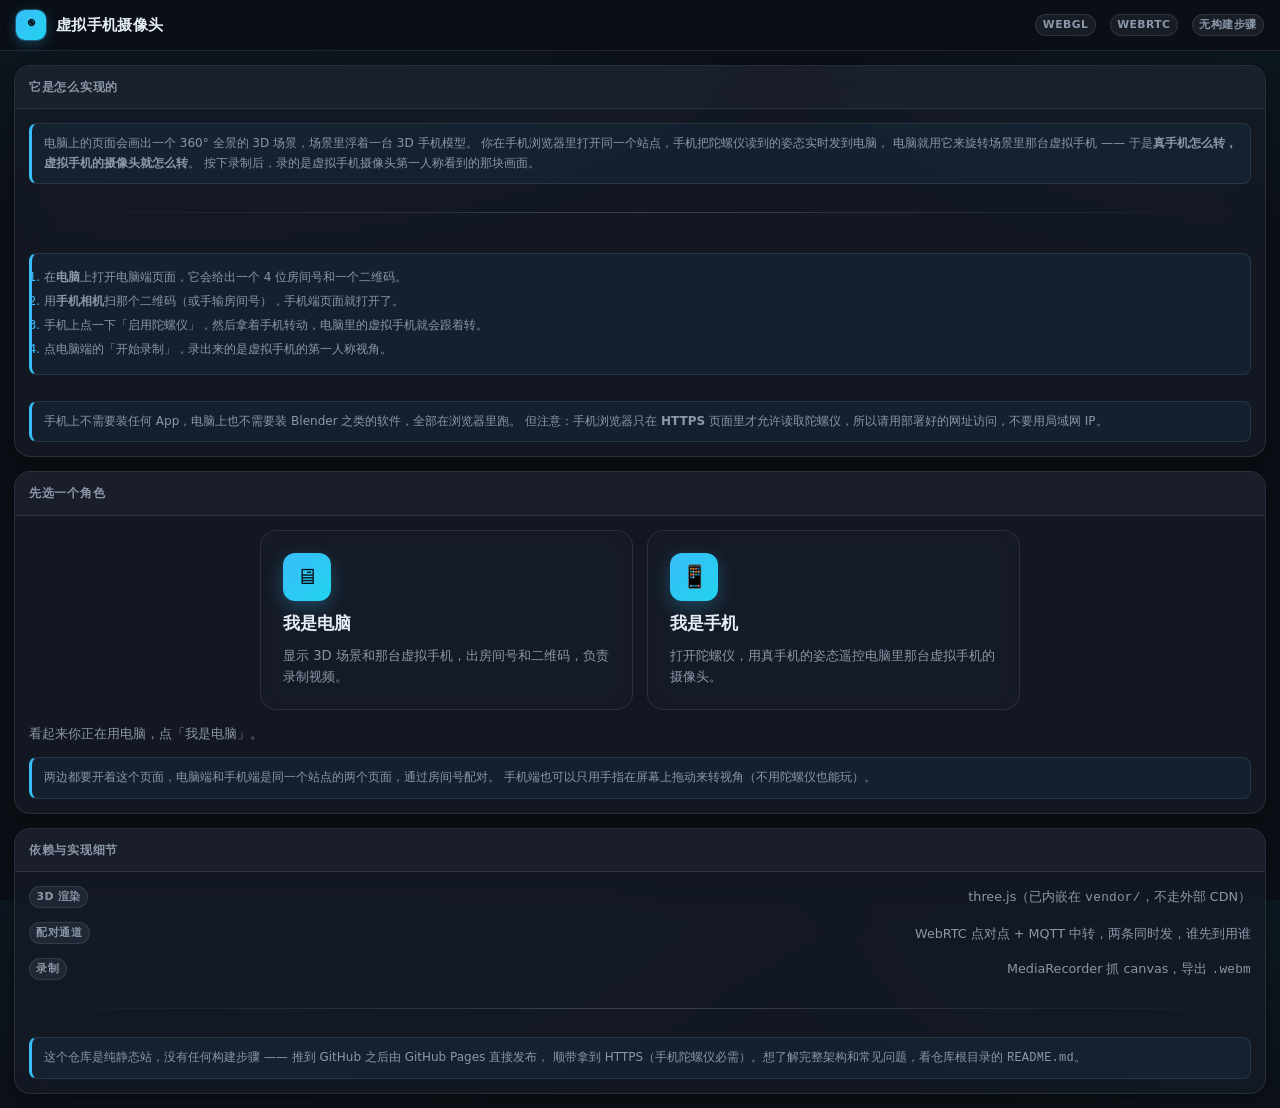
==== index.html @ cfca565f "站点骨架：内嵌依赖、样式、部署流水线、全景模块与文档 - vendor/ 内嵌 three.js、OrbitControls、PeerJS、MQTT.js、qrcode-generator，运行时零 " ====
<!DOCTYPE html>
<html lang="zh-CN">
<head>
<meta charset="utf-8" />
<meta name="viewport" content="width=device-width, initial-scale=1, viewport-fit=cover" />
<title>虚拟手机摄像头 · 用真手机遥控 3D 场景里的手机拍视频</title>
<meta name="description" content="电脑上跑一个 3D 全景场景，场景里有一台虚拟手机；用真手机的陀螺仪遥控这台虚拟手机的摄像头方向，并从它的第一人称视角录制视频。" />
<link rel="stylesheet" href="./assets/css/style.css" />
</head>
<body>
<div class="app">
  <header class="topbar">
    <div class="brand">
      <span class="brand-logo">◉</span>
      <b>虚拟手机摄像头</b>
    </div>
    <div class="spacer"></div>
    <span class="badge">WebGL</span>
    <span class="badge">WebRTC</span>
    <span class="badge">无构建步骤</span>
  </header>

  <main class="main">
    <section class="panel">
      <div class="panel__title">它是怎么实现的</div>
      <div class="panel__body">
        <div class="help">
          电脑上的页面会画出一个 360° 全景的 3D 场景，场景里浮着一台 3D 手机模型。
          你在手机浏览器里打开同一个站点，手机把陀螺仪读到的姿态实时发到电脑，
          电脑就用它来旋转场景里那台虚拟手机 ——
          于是<b>真手机怎么转，虚拟手机的摄像头就怎么转</b>。
          按下录制后，录的是虚拟手机摄像头第一人称看到的那块画面。
        </div>
        <div class="divider"></div>
        <ol class="help">
          <li>在<b>电脑</b>上打开电脑端页面，它会给出一个 4 位房间号和一个二维码。</li>
          <li>用<b>手机相机</b>扫那个二维码（或手输房间号），手机端页面就打开了。</li>
          <li>手机上点一下「启用陀螺仪」，然后拿着手机转动，电脑里的虚拟手机就会跟着转。</li>
          <li>点电脑端的「开始录制」，录出来的是虚拟手机的第一人称视角。</li>
        </ol>
        <div class="help">
          手机上不需要装任何 App，电脑上也不需要装 Blender 之类的软件，全部在浏览器里跑。
          但注意：手机浏览器只在 <b>HTTPS</b> 页面里才允许读取陀螺仪，所以请用部署好的网址访问，不要用局域网 IP。
        </div>
      </div>
    </section>

    <section class="panel">
      <div class="panel__title">先选一个角色</div>
      <div class="panel__body">
        <div class="role-grid">
          <a class="role-card" href="./pc.html">
            <span class="role-card__icon">🖥</span>
            <span class="role-card__title">我是电脑</span>
            <span class="role-card__desc">显示 3D 场景和那台虚拟手机，出房间号和二维码，负责录制视频。</span>
          </a>
          <a class="role-card" href="./phone.html">
            <span class="role-card__icon">📱</span>
            <span class="role-card__title">我是手机</span>
            <span class="role-card__desc">打开陀螺仪，用真手机的姿态遥控电脑里那台虚拟手机的摄像头。</span>
          </a>
        </div>
        <p class="muted" id="hint">正在判断这是电脑还是手机…</p>
        <div class="help">
          两边都要开着这个页面，电脑端和手机端是同一个站点的两个页面，通过房间号配对。
          手机端也可以只用手指在屏幕上拖动来转视角（不用陀螺仪也能玩）。
        </div>
      </div>
    </section>

    <section class="panel">
      <div class="panel__title">依赖与实现细节</div>
      <div class="panel__body">
        <div class="stack">
          <div class="row">
            <span class="badge">3D 渲染</span>
            <span class="muted">three.js（已内嵌在 <span class="mono">vendor/</span>，不走外部 CDN）</span>
          </div>
          <div class="row">
            <span class="badge">配对通道</span>
            <span class="muted">WebRTC 点对点 + MQTT 中转，两条同时发，谁先到用谁</span>
          </div>
          <div class="row">
            <span class="badge">录制</span>
            <span class="muted">MediaRecorder 抓 canvas，导出 <span class="mono">.webm</span></span>
          </div>
        </div>
        <div class="divider"></div>
        <div class="help">
          这个仓库是纯静态站，没有任何构建步骤 —— 推到 GitHub 之后由 GitHub Pages 直接发布，
          顺带拿到 HTTPS（手机陀螺仪必需）。想了解完整架构和常见问题，看仓库根目录的
          <span class="mono">README.md</span>。
        </div>
      </div>
    </section>
  </main>
</div>

<script type="module">
  // 只做一件事：给用户一个"你大概该用哪个页面"的提示。
  const hint = document.getElementById('hint');
  const isPhone = /Android|iPhone|iPad|iPod|Mobile/i.test(navigator.userAgent);
  hint.textContent = isPhone
    ? '看起来你正在用手机，点「我是手机」。'
    : '看起来你正在用电脑，点「我是电脑」。';
  if (!window.isSecureContext) {
    const warn = document.createElement('div');
    warn.className = 'help';
    warn.innerHTML =
      '当前页面不是 HTTPS（<span class="mono">' + location.protocol + '//</span>），' +
      '手机浏览器会拒绝提供陀螺仪数据。做真实联调请用部署到 GitHub Pages 的网址。';
    hint.insertAdjacentElement('afterend', warn);
  }
</script>
</body>
</html>
---- assets/css/style.css ----
/* ==========================================================================
   style.css — 深色科技风 / 玻璃拟态工具界面
   --------------------------------------------------------------------------
   分区索引：
     01. 主题变量 (:root)
     02. 基础重置与排版 (html / body)
     03. 通用工具类 (hidden / muted / mono / divider / kbd / qr / badge / spacer)
     04. 应用骨架与顶栏 (.app / .topbar / .brand / .main)
     05. 状态指示 (.pill / .dot)
     06. 面板组件 (.panel / .stack / .row)
     07. 按钮 (.btn 及修饰符)
     08. 表单控件 (.field / .input / .select / .range / .switch)
     09. 房间码输入 (.code-input)
     10. 首页角色选择 (.role-grid / .role-card)
     11. 3D 视口与叠加层 (.viewport / .overlay)
     12. 画中画预览与录制指示 (.pip / .rec)
     13. 数据读数 (.hud / .stat / .grid-stats)
     14. 触摸方向盘 (.pad)
     15. 日志 (.log)
     16. 提示条 (.toast)
     17. 说明与帮助 (.help)
     18. 响应式布局
     19. 无障碍与动画偏好
   ========================================================================== */


/* ===== 01. 主题变量 (:root) ===== */
:root {
  /* 基础背景层级 */
  --bg: #0b0e14;            /* 页面底色：深灰近黑 */
  --bg-elev: #11151f;       /* 抬升背景（视口、凹陷区） */
  --panel: rgba(23, 28, 40, 0.72); /* 玻璃面板半透明底 */
  --panel-solid: #161b26;   /* 面板降级实色 */
  --border: rgba(148, 163, 184, 0.16); /* 常规描边 */
  --border-strong: rgba(148, 163, 184, 0.30);

  /* 文字 */
  --text: #e6edf6;
  --text-dim: #8b97a8;      /* 次级 / 说明文字 */

  /* 强调色：青蓝 */
  --accent: #38bdf8;
  --accent-2: #22d3ee;      /* 次级青蓝（渐变 / hover） */
  --accent-soft: rgba(56, 189, 248, 0.14);
  --accent-ring: rgba(56, 189, 248, 0.45);

  /* 语义色 */
  --ok: #34d399;
  --warn: #fbbf24;
  --err: #f87171;

  /* 尺寸与节奏 */
  --radius: 12px;
  --radius-sm: 8px;
  --radius-lg: 16px;
  --gap: 14px;

  /* 阴影与模糊 */
  --shadow: 0 10px 30px rgba(0, 0, 0, 0.45);
  --shadow-sm: 0 4px 14px rgba(0, 0, 0, 0.35);
  --blur: 14px;

  /* 单色字体栈 */
  --mono: ui-monospace, "SFMono-Regular", "SF Mono", Menlo, Consolas,
    "Liberation Mono", monospace;
}


/* ===== 02. 基础重置与排版 (html / body) ===== */
* {
  box-sizing: border-box;
}

html {
  height: 100%;
  color-scheme: dark;
  -webkit-text-size-adjust: 100%;
  text-size-adjust: 100%;
}

body {
  min-height: 100%;
  margin: 0;
  padding: 0;
  background:
    radial-gradient(1200px 600px at 15% -10%, rgba(56, 189, 248, 0.08), transparent 60%),
    radial-gradient(1000px 500px at 100% 0%, rgba(34, 211, 238, 0.06), transparent 55%),
    var(--bg);
  color: var(--text);
  font-family: system-ui, -apple-system, "Segoe UI", "Microsoft YaHei",
    "PingFang SC", "Noto Sans SC", sans-serif;
  font-size: 15px;
  line-height: 1.5;
  -webkit-font-smoothing: antialiased;
  -moz-osx-font-smoothing: grayscale;
}

h1, h2, h3, h4, p {
  margin: 0;
}

a {
  color: var(--accent);
  text-decoration: none;
}

a:hover {
  color: var(--accent-2);
}


/* ===== 03. 通用工具类 ===== */
.hidden {
  display: none; /* 覆盖性工具类，用于 JS 切换显示 */
}

.muted {
  color: var(--text-dim);
  font-size: 0.85em;
}

.mono {
  font-family: var(--mono);
  font-variant-numeric: tabular-nums;
  letter-spacing: 0.02em;
}

.divider {
  height: 1px;
  width: 100%;
  border: 0;
  margin: var(--gap) 0;
  background: linear-gradient(
    to right,
    transparent,
    var(--border-strong),
    transparent
  );
}

.spacer {
  flex: 1 1 auto;
}

.kbd {
  display: inline-flex;
  align-items: center;
  justify-content: center;
  min-width: 1.6em;
  padding: 0.15em 0.5em;
  border: 1px solid var(--border-strong);
  border-bottom-width: 2px;
  border-radius: 6px;
  background: rgba(148, 163, 184, 0.10);
  color: var(--text);
  font-family: var(--mono);
  font-size: 0.78em;
  line-height: 1.2;
  white-space: nowrap;
}

.badge {
  display: inline-flex;
  align-items: center;
  gap: 0.35em;
  padding: 0.18em 0.6em;
  border: 1px solid var(--border);
  border-radius: 999px;
  background: rgba(148, 163, 184, 0.10);
  color: var(--text-dim);
  font-size: 0.72em;
  font-weight: 600;
  letter-spacing: 0.04em;
  text-transform: uppercase;
}

.qr {
  display: inline-flex;
  align-items: center;
  justify-content: center;
  padding: 10px;
  border-radius: var(--radius);
  background: #ffffff; /* 二维码需白底留白保证可扫 */
  box-shadow: var(--shadow-sm);
  line-height: 0;
}

.qr img,
.qr canvas,
.qr svg {
  display: block;
  width: 100%;
  max-width: 220px;
  height: auto;
  border-radius: 4px;
}


/* ===== 04. 应用骨架与顶栏 ===== */
.app {
  display: flex;
  flex-direction: column;
  min-height: 100vh;
  min-height: 100dvh;
  width: 100%;
}

.topbar {
  display: flex;
  align-items: center;
  gap: var(--gap);
  flex: 0 0 auto;
  padding: 10px calc(16px + env(safe-area-inset-right)) 10px
    calc(16px + env(safe-area-inset-left));
  padding-top: calc(10px + env(safe-area-inset-top));
  border-bottom: 1px solid var(--border);
  background: rgba(11, 14, 20, 0.78);
  backdrop-filter: blur(var(--blur));
  -webkit-backdrop-filter: blur(var(--blur));
}

.brand {
  display: flex;
  align-items: center;
  gap: 10px;
  font-weight: 700;
  letter-spacing: 0.02em;
  color: var(--text);
  white-space: nowrap;
}

.brand-logo {
  display: inline-flex;
  align-items: center;
  justify-content: center;
  width: 30px;
  height: 30px;
  flex: 0 0 auto;
  border-radius: 9px;
  background: linear-gradient(135deg, var(--accent), var(--accent-2));
  color: #06121c;
  font-family: var(--mono);
  font-size: 15px;
  font-weight: 800;
  box-shadow: 0 0 0 1px rgba(56, 189, 248, 0.35), 0 4px 14px rgba(56, 189, 248, 0.28);
}

.main {
  flex: 1 1 auto;
  min-height: 0;
  display: flex;
  flex-direction: column;
  gap: var(--gap);
  padding: var(--gap);
  padding-left: calc(var(--gap) + env(safe-area-inset-left));
  padding-right: calc(var(--gap) + env(safe-area-inset-right));
  padding-bottom: calc(var(--gap) + env(safe-area-inset-bottom));
}

/* pc.html：默认单列（窄屏），宽屏时改为两栏，详见第 18 节 */
.app--pc .main {
  flex-direction: column;
}

/* phone.html：全屏移动遥控器 */
.app--phone {
  min-height: 100vh;
  min-height: 100dvh;
  height: 100vh;
  height: 100dvh;
  overflow: hidden;
  background: var(--bg);
}

.app--phone .main {
  flex: 1 1 auto;
  min-height: 0;
  gap: 10px;
  padding: 10px;
  padding-left: calc(10px + env(safe-area-inset-left));
  padding-right: calc(10px + env(safe-area-inset-right));
  padding-bottom: calc(10px + env(safe-area-inset-bottom));
}


/* ===== 05. 状态指示 (.pill / .dot) ===== */
.pill {
  display: inline-flex;
  align-items: center;
  gap: 6px;
  padding: 4px 10px;
  border: 1px solid var(--border);
  border-radius: 999px;
  background: rgba(148, 163, 184, 0.10);
  color: var(--text-dim);
  font-size: 0.78em;
  font-weight: 600;
  white-space: nowrap;
}

.pill--ok {
  border-color: rgba(52, 211, 153, 0.40);
  background: rgba(52, 211, 153, 0.14);
  color: var(--ok);
}

.pill--warn {
  border-color: rgba(251, 191, 36, 0.40);
  background: rgba(251, 191, 36, 0.14);
  color: var(--warn);
}

.pill--bad {
  border-color: rgba(248, 113, 113, 0.40);
  background: rgba(248, 113, 113, 0.14);
  color: var(--err);
}

/* 呼吸脉冲圆点：颜色由修饰类切换，动画统一在 .dot 上 */
.dot {
  display: inline-block;
  width: 9px;
  height: 9px;
  flex: 0 0 auto;
  border-radius: 50%;
  background: var(--text-dim);
  box-shadow: 0 0 0 0 rgba(148, 163, 184, 0.6);
  animation: dot-pulse 1.8s ease-in-out infinite;
}

.dot--ok {
  background: var(--ok);
  box-shadow: 0 0 0 0 rgba(52, 211, 153, 0.65);
}

.dot--warn {
  background: var(--warn);
  box-shadow: 0 0 0 0 rgba(251, 191, 36, 0.65);
}

.dot--bad {
  background: var(--err);
  box-shadow: 0 0 0 0 rgba(248, 113, 113, 0.65);
}

@keyframes dot-pulse {
  0%   { transform: scale(1);    opacity: 1; }
  50%  { transform: scale(1.15); opacity: 0.55; }
  100% { transform: scale(1);    opacity: 1; }
}


/* ===== 06. 面板组件 (.panel / .stack / .row) ===== */
.panel {
  display: flex;
  flex-direction: column;
  min-width: 0;
  border: 1px solid var(--border);
  border-radius: var(--radius-lg);
  /* 降级：先给不透明/半透明底色，再叠加模糊（不支持时不影响可读性） */
  background: var(--panel-solid);
  background: var(--panel);
  backdrop-filter: blur(var(--blur)) saturate(1.2);
  -webkit-backdrop-filter: blur(var(--blur)) saturate(1.2);
  box-shadow: var(--shadow-sm);
  overflow: hidden;
}

.panel__title {
  display: flex;
  align-items: center;
  gap: 8px;
  padding: 12px 14px;
  border-bottom: 1px solid var(--border);
  background: rgba(148, 163, 184, 0.05);
  font-size: 0.82em;
  font-weight: 700;
  letter-spacing: 0.06em;
  text-transform: uppercase;
  color: var(--text-dim);
}

.panel__body {
  flex: 1 1 auto;
  min-height: 0;
  display: flex;
  flex-direction: column;
  gap: var(--gap);
  padding: 14px;
}

.panel__footer {
  display: flex;
  align-items: center;
  gap: 10px;
  padding: 12px 14px;
  border-top: 1px solid var(--border);
  background: rgba(148, 163, 184, 0.04);
}

/* 纵向控件栈 */
.stack {
  display: flex;
  flex-direction: column;
  gap: var(--gap);
}

/* 横向行，两端对齐 */
.row {
  display: flex;
  align-items: center;
  justify-content: space-between;
  gap: var(--gap);
  min-width: 0;
  flex-wrap: wrap;
}

.row--tight {
  gap: 6px;
  flex-wrap: nowrap;
}


/* ===== 07. 按钮 (.btn 及修饰符) ===== */
.btn {
  display: inline-flex;
  align-items: center;
  justify-content: center;
  gap: 8px;
  padding: 9px 16px;
  border: 1px solid var(--border-strong);
  border-radius: var(--radius-sm);
  background: rgba(148, 163, 184, 0.10);
  color: var(--text);
  font: inherit;
  font-size: 0.9em;
  font-weight: 600;
  line-height: 1.1;
  cursor: pointer;
  user-select: none;
  -webkit-user-select: none;
  transition: background 0.15s ease, border-color 0.15s ease,
    transform 0.08s ease, box-shadow 0.15s ease, color 0.15s ease;
}

.btn:hover:not(:disabled) {
  background: rgba(148, 163, 184, 0.18);
  border-color: var(--border-strong);
}

.btn:active:not(:disabled) {
  transform: translateY(1px);
}

.btn--primary {
  border-color: transparent;
  background: linear-gradient(135deg, var(--accent), var(--accent-2));
  color: #06121c;
  box-shadow: 0 6px 18px rgba(56, 189, 248, 0.28);
}

.btn--primary:hover:not(:disabled) {
  background: linear-gradient(135deg, var(--accent-2), var(--accent));
  box-shadow: 0 8px 22px rgba(56, 189, 248, 0.36);
}

.btn--ghost {
  border-color: var(--border);
  background: transparent;
  color: var(--text-dim);
}

.btn--ghost:hover:not(:disabled) {
  background: rgba(148, 163, 184, 0.10);
  color: var(--text);
}

.btn--danger {
  border-color: transparent;
  background: linear-gradient(135deg, #ef4444, #f87171);
  color: #1a0606;
  box-shadow: 0 6px 18px rgba(248, 113, 113, 0.26);
}

.btn--danger:hover:not(:disabled) {
  background: linear-gradient(135deg, #f87171, #ef4444);
}

.btn--block {
  display: flex;
  width: 100%;
}

.btn--sm {
  padding: 6px 11px;
  font-size: 0.78em;
  border-radius: 6px;
}

/* 禁用态：明显变灰 + 禁止光标。
   提高选择器特异性（.btn.btn:disabled）以确保在 .btn--primary 等修饰符下同样生效。 */
.btn.btn:disabled,
.btn.btn[disabled],
.btn.btn:disabled:hover {
  background: rgba(148, 163, 184, 0.10);
  border-color: var(--border);
  color: rgba(230, 237, 246, 0.35);
  box-shadow: none;
  opacity: 0.55;
  cursor: not-allowed;
  transform: none;
}


/* ===== 08. 表单控件 ===== */
.field {
  display: flex;
  flex-direction: column;
  gap: 6px;
  min-width: 0;
}

.field__label {
  font-size: 0.78em;
  font-weight: 600;
  letter-spacing: 0.04em;
  color: var(--text-dim);
  text-transform: uppercase;
}

.input,
.select {
  width: 100%;
  min-width: 0;
  padding: 9px 12px;
  border: 1px solid var(--border-strong);
  border-radius: var(--radius-sm);
  background: rgba(6, 9, 14, 0.6);
  color: var(--text);
  font: inherit;
  font-size: 0.9em;
  transition: border-color 0.15s ease, box-shadow 0.15s ease,
    background 0.15s ease;
}

.input::placeholder {
  color: rgba(139, 151, 168, 0.7);
}

.input:hover,
.select:hover {
  border-color: var(--border-strong);
}

.input:focus,
.select:focus {
  outline: none;
  border-color: var(--accent);
  background: rgba(6, 9, 14, 0.85);
  box-shadow: 0 0 0 3px var(--accent-ring);
}

.select {
  appearance: none;
  -webkit-appearance: none;
  padding-right: 34px;
  background-image: linear-gradient(45deg, transparent 50%, var(--text-dim) 50%),
    linear-gradient(135deg, var(--text-dim) 50%, transparent 50%);
  background-position: calc(100% - 18px) 52%, calc(100% - 12px) 52%;
  background-size: 6px 6px, 6px 6px;
  background-repeat: no-repeat;
  cursor: pointer;
}

/* 滑杆 input[type=range] */
.range {
  -webkit-appearance: none;
  appearance: none;
  width: 100%;
  height: 26px;
  margin: 0;
  background: transparent;
  cursor: pointer;
}

.range::-webkit-slider-runnable-track {
  height: 6px;
  border-radius: 999px;
  background: rgba(148, 163, 184, 0.22);
}

.range::-webkit-slider-thumb {
  -webkit-appearance: none;
  appearance: none;
  width: 18px;
  height: 18px;
  margin-top: -6px;
  border: 2px solid #06121c;
  border-radius: 50%;
  background: linear-gradient(135deg, var(--accent), var(--accent-2));
  box-shadow: 0 0 0 3px var(--accent-soft), 0 2px 8px rgba(0, 0, 0, 0.4);
  transition: transform 0.1s ease;
}

.range::-webkit-slider-thumb:hover {
  transform: scale(1.12);
}

.range::-moz-range-track {
  height: 6px;
  border-radius: 999px;
  background: rgba(148, 163, 184, 0.22);
}

.range::-moz-range-thumb {
  width: 16px;
  height: 16px;
  border: 2px solid #06121c;
  border-radius: 50%;
  background: linear-gradient(135deg, var(--accent), var(--accent-2));
  box-shadow: 0 0 0 3px var(--accent-soft);
}

.range:focus-visible::-webkit-slider-thumb {
  box-shadow: 0 0 0 4px var(--accent-ring);
}

.range:focus-visible::-moz-range-thumb {
  box-shadow: 0 0 0 4px var(--accent-ring);
}

/* 复选框开关 .switch */
.switch {
  position: relative;
  display: inline-flex;
  align-items: center;
  gap: 10px;
  cursor: pointer;
  user-select: none;
  -webkit-user-select: none;
}

.switch input[type="checkbox"] {
  position: absolute;
  width: 1px;
  height: 1px;
  margin: 0;
  padding: 0;
  opacity: 0;
  pointer-events: none;
}

.switch__track {
  position: relative;
  display: inline-block;
  width: 42px;
  height: 24px;
  flex: 0 0 auto;
  border: 1px solid var(--border-strong);
  border-radius: 999px;
  background: rgba(148, 163, 184, 0.16);
  transition: background 0.18s ease, border-color 0.18s ease;
}

.switch__track::after {
  content: "";
  position: absolute;
  top: 50%;
  left: 3px;
  width: 16px;
  height: 16px;
  border-radius: 50%;
  background: var(--text-dim);
  transform: translateY(-50%);
  transition: transform 0.18s ease, background 0.18s ease;
}

/* 选中态：必须使用 input:checked + .switch__track */
.switch input:checked + .switch__track {
  border-color: transparent;
  background: linear-gradient(135deg, var(--accent), var(--accent-2));
  box-shadow: 0 0 0 3px var(--accent-soft);
}

.switch input:checked + .switch__track::after {
  background: #06121c;
  transform: translateY(-50%) translateX(18px);
}

.switch input:focus-visible + .switch__track {
  outline: 2px solid var(--accent);
  outline-offset: 2px;
}

.switch input:disabled + .switch__track {
  opacity: 0.5;
  cursor: not-allowed;
}


/* ===== 09. 房间码输入 (.code-input) ===== */
.code-input {
  display: block;
  width: 100%;
  max-width: 420px;
  margin: 0 auto;
  padding: 14px 16px;
  border: 1px solid var(--border-strong);
  border-radius: var(--radius);
  background: rgba(6, 9, 14, 0.7);
  color: var(--accent);
  font-family: var(--mono);
  font-size: 2em;
  font-weight: 700;
  letter-spacing: 0.35em;
  text-align: center;
  text-transform: uppercase;
  transition: border-color 0.15s ease, box-shadow 0.15s ease;
}

.code-input::placeholder {
  color: rgba(139, 151, 168, 0.45);
  letter-spacing: 0.2em;
}

.code-input:focus {
  outline: none;
  border-color: var(--accent);
  box-shadow: 0 0 0 3px var(--accent-ring);
}


/* ===== 10. 首页角色选择 (.role-grid / .role-card) ===== */
.role-grid {
  display: grid;
  grid-template-columns: repeat(auto-fit, minmax(240px, 1fr));
  gap: var(--gap);
  width: 100%;
  max-width: 760px;
  margin: 0 auto;
}

.role-card {
  display: flex;
  flex-direction: column;
  align-items: flex-start;
  gap: 10px;
  padding: 22px;
  border: 1px solid var(--border);
  border-radius: var(--radius-lg);
  background: var(--panel-solid);
  background: var(--panel);
  backdrop-filter: blur(var(--blur)) saturate(1.2);
  -webkit-backdrop-filter: blur(var(--blur)) saturate(1.2);
  color: var(--text);
  text-align: left;
  cursor: pointer;
  transition: transform 0.16s ease, border-color 0.16s ease,
    box-shadow 0.16s ease, background 0.16s ease;
}

.role-card:hover {
  transform: translateY(-4px);
  border-color: var(--accent);
  box-shadow: 0 14px 34px rgba(0, 0, 0, 0.45),
    0 0 0 1px var(--accent-ring) inset;
}

.role-card__icon {
  display: inline-flex;
  align-items: center;
  justify-content: center;
  width: 48px;
  height: 48px;
  border-radius: 12px;
  background: linear-gradient(135deg, var(--accent), var(--accent-2));
  color: #06121c;
  font-size: 22px;
  box-shadow: 0 6px 18px rgba(56, 189, 248, 0.28);
}

.role-card__title {
  font-size: 1.15em;
  font-weight: 700;
  color: var(--text);
}

.role-card__desc {
  font-size: 0.88em;
  color: var(--text-dim);
  line-height: 1.55;
}


/* ===== 11. 3D 视口与叠加层 ===== */
.viewport {
  position: relative;
  flex: 1 1 auto;
  min-height: 260px;
  width: 100%;
  overflow: hidden;
  border: 1px solid var(--border);
  border-radius: var(--radius-lg);
  background: #000000;
  box-shadow: var(--shadow);
}

.viewport__canvas {
  display: block;
  width: 100%;
  height: 100%;
}

.viewport canvas {
  display: block;
  width: 100%;
  height: 100%;
}

/* 视口内的信息叠加层 */
.overlay {
  position: absolute;
  z-index: 2;
  display: flex;
  flex-direction: column;
  gap: 6px;
  padding: 8px 10px;
  border: 1px solid var(--border);
  border-radius: var(--radius-sm);
  background: rgba(11, 14, 20, 0.55);
  backdrop-filter: blur(8px);
  -webkit-backdrop-filter: blur(8px);
  font-size: 0.78em;
  color: var(--text);
  pointer-events: none;
  max-width: 60%;
}

.overlay--tl {
  top: 12px;
  left: 12px;
}

.overlay--tr {
  top: 12px;
  right: 12px;
}

.overlay--bl {
  bottom: 12px;
  left: 12px;
}


/* ===== 12. 画中画预览与录制指示 ===== */
.pip {
  position: absolute;
  right: 14px;
  bottom: 14px;
  z-index: 3;
  width: 34%;
  max-width: 220px;
  aspect-ratio: 9 / 16;
  overflow: hidden;
  border: 1px solid var(--border-strong);
  border-radius: var(--radius);
  background: #05070b;
  box-shadow: var(--shadow);
}

.pip video,
.pip canvas,
.pip img {
  display: block;
  width: 100%;
  height: 100%;
  object-fit: cover;
}

.pip__label {
  position: absolute;
  left: 8px;
  bottom: 8px;
  padding: 2px 8px;
  border-radius: 999px;
  background: rgba(11, 14, 20, 0.72);
  color: var(--text-dim);
  font-size: 0.68em;
  font-weight: 600;
  letter-spacing: 0.05em;
  text-transform: uppercase;
}

/* 录制指示 */
.rec {
  display: inline-flex;
  align-items: center;
  gap: 8px;
  padding: 5px 12px;
  border: 1px solid var(--border);
  border-radius: 999px;
  background: rgba(148, 163, 184, 0.10);
  color: var(--text-dim);
  font-size: 0.8em;
  font-weight: 600;
}

.rec--live {
  border-color: rgba(248, 113, 113, 0.45);
  background: rgba(248, 113, 113, 0.14);
  color: var(--err);
}

.rec__dot {
  display: inline-block;
  width: 10px;
  height: 10px;
  flex: 0 0 auto;
  border-radius: 50%;
  background: var(--text-dim);
}

.rec--live .rec__dot {
  background: var(--err);
  animation: rec-blink 1s steps(1, end) infinite;
}

.rec__time {
  font-family: var(--mono);
  font-variant-numeric: tabular-nums;
  letter-spacing: 0.04em;
}

@keyframes rec-blink {
  0%, 49%  { opacity: 1; }
  50%, 100% { opacity: 0.15; }
}


/* ===== 13. 数据读数 (.hud / .stat / .grid-stats) ===== */
.hud {
  display: flex;
  align-items: center;
  gap: 10px;
  flex-wrap: wrap;
  padding: 8px 12px;
  border: 1px solid var(--border);
  border-radius: var(--radius-sm);
  background: rgba(6, 9, 14, 0.5);
}

.stat {
  display: flex;
  flex-direction: column;
  gap: 2px;
  min-width: 0;
}

.stat__k {
  font-size: 0.68em;
  font-weight: 600;
  letter-spacing: 0.06em;
  text-transform: uppercase;
  color: var(--text-dim);
}

.stat__v {
  font-family: var(--mono);
  font-variant-numeric: tabular-nums;
  font-size: 1em;
  font-weight: 600;
  color: var(--text);
}

.grid-stats {
  display: grid;
  grid-template-columns: repeat(auto-fit, minmax(96px, 1fr));
  gap: 10px;
}


/* ===== 14. 触摸方向盘 (.pad) ===== */
.pad {
  position: relative;
  flex: 1 1 auto;
  min-height: 0;
  display: grid;
  grid-template-columns: repeat(3, 1fr);
  grid-template-rows: repeat(3, 1fr);
  gap: 8px;
  padding: 8px;
  border: 1px solid var(--border);
  border-radius: var(--radius-lg);
  background: rgba(6, 9, 14, 0.45);
  backdrop-filter: blur(6px);
  -webkit-backdrop-filter: blur(6px);
  touch-action: none;
  user-select: none;
  -webkit-user-select: none;
}

.pad__zone {
  display: flex;
  align-items: center;
  justify-content: center;
  /* 触摸目标 ≥ 64px */
  min-height: 64px;
  border: 1px solid var(--border-strong);
  border-radius: var(--radius);
  background: rgba(148, 163, 184, 0.10);
  color: var(--text);
  font-size: 1.1em;
  font-weight: 700;
  letter-spacing: 0.04em;
  cursor: pointer;
  /* 触摸交互必备 */
  touch-action: none;
  user-select: none;
  -webkit-user-select: none;
  -webkit-tap-highlight-color: transparent;
  transition: background 0.1s ease, border-color 0.1s ease,
    transform 0.06s ease, box-shadow 0.1s ease;
}

.pad__zone:active {
  background: var(--accent-soft);
  border-color: var(--accent);
  color: var(--accent);
  transform: scale(0.94);
  box-shadow: 0 0 0 3px var(--accent-soft), 0 0 18px rgba(56, 189, 248, 0.35);
}

/* 九宫格定位 */
.pad__zone--up {
  grid-column: 2;
  grid-row: 1;
}

.pad__zone--left {
  grid-column: 1;
  grid-row: 2;
}

.pad__zone--center {
  grid-column: 2;
  grid-row: 2;
  border-color: transparent;
  background: transparent;
  cursor: default;
  font-size: 0.78em;
  color: var(--text-dim);
}

.pad__zone--center:active {
  background: transparent;
  border-color: transparent;
  color: var(--text-dim);
  transform: none;
  box-shadow: none;
}

.pad__zone--right {
  grid-column: 3;
  grid-row: 2;
}

.pad__zone--down {
  grid-column: 2;
  grid-row: 3;
}

.pad__hint {
  padding: 6px 4px 2px;
  text-align: center;
  font-size: 0.74em;
  color: var(--text-dim);
  letter-spacing: 0.03em;
}


/* ===== 15. 日志 (.log) ===== */
.log {
  height: 160px;
  overflow: auto;
  padding: 8px 10px;
  border: 1px solid var(--border);
  border-radius: var(--radius-sm);
  background: rgba(6, 9, 14, 0.6);
  font-family: var(--mono);
  font-size: 0.74em;
  line-height: 1.5;
  scrollbar-width: thin;
  scrollbar-color: var(--border-strong) transparent;
}

.log::-webkit-scrollbar {
  width: 8px;
  height: 8px;
}

.log::-webkit-scrollbar-thumb {
  background: var(--border-strong);
  border-radius: 999px;
}

.log__line {
  padding: 1px 0;
  color: var(--text-dim);
  white-space: pre-wrap;
  word-break: break-word;
}

.log__line--ok {
  color: var(--ok);
}

.log__line--warn {
  color: var(--warn);
}

.log__line--err {
  color: var(--err);
}


/* ===== 16. 提示条 (.toast) ===== */
.toast {
  position: fixed;
  left: 50%;
  bottom: calc(20px + env(safe-area-inset-bottom));
  z-index: 50;
  display: inline-flex;
  align-items: center;
  gap: 8px;
  max-width: min(90vw, 460px);
  padding: 10px 16px;
  border: 1px solid var(--border-strong);
  border-radius: var(--radius);
  background: var(--panel-solid);
  background: var(--panel);
  backdrop-filter: blur(var(--blur));
  -webkit-backdrop-filter: blur(var(--blur));
  color: var(--text);
  font-size: 0.86em;
  font-weight: 600;
  box-shadow: var(--shadow);
  /* 默认隐藏，靠 .toast--show 显示 */
  opacity: 0;
  visibility: hidden;
  transform: translate(-50%, 16px);
  transition: opacity 0.22s ease, transform 0.22s ease, visibility 0.22s ease;
}

.toast--ok {
  border-color: rgba(52, 211, 153, 0.45);
  color: var(--ok);
}

.toast--err {
  border-color: rgba(248, 113, 113, 0.45);
  color: var(--err);
}

.toast--show {
  opacity: 1;
  visibility: visible;
  transform: translate(-50%, 0);
}


/* ===== 17. 说明与帮助 (.help) ===== */
.help {
  padding: 10px 12px;
  border: 1px solid var(--border);
  border-left: 3px solid var(--accent);
  border-radius: var(--radius-sm);
  background: rgba(56, 189, 248, 0.06);
  color: var(--text-dim);
  font-size: 0.8em;
  line-height: 1.6;
}

.help ul,
.help ol {
  margin: 0;
  padding-left: 1.2em;
}

.help li {
  margin: 0.35em 0;
  line-height: 1.65;
}

.help li::marker {
  color: var(--accent);
}


/* ===== 18. 响应式布局 ===== */

/* ≥1000px：pc.html 两栏 —— 视口占满剩余，右侧固定 340px 面板 */
@media (min-width: 1000px) {
  .app--pc .main {
    flex-direction: row;
    align-items: stretch;
    gap: var(--gap);
  }

  .app--pc .viewport {
    flex: 1 1 auto;
    min-width: 0;
  }

  .app--pc .panel {
    flex: 0 0 340px;
    width: 340px;
    max-width: 340px;
    max-height: 100%;
    overflow: auto;
  }
}

/* <1000px：改为上下堆叠（视口在上，面板在下） */
@media (max-width: 999px) {
  .app--pc .main {
    flex-direction: column;
  }

  .app--pc .viewport {
    flex: 0 0 auto;
    min-height: 44vh;
  }

  .app--pc .panel {
    flex: 1 1 auto;
    width: 100%;
    max-width: none;
  }
}

/* phone.html：小屏纵向三区（顶栏 / 陀螺仪状态 / 底部大触摸区） */
.app--phone .topbar {
  flex: 0 0 auto;
}

.app--phone .viewport,
.app--phone .panel {
  width: 100%;
}

.app--phone .pad {
  flex: 1 1 auto;
  min-height: 42vh;
  min-height: 42dvh;
}

/* 极窄屏：房间码与按钮更紧凑 */
@media (max-width: 480px) {
  .code-input {
    font-size: 1.6em;
    letter-spacing: 0.25em;
    padding: 12px;
  }

  .pip {
    width: 40%;
  }

  .main {
    padding: 10px;
    padding-left: calc(10px + env(safe-area-inset-left));
    padding-right: calc(10px + env(safe-area-inset-right));
    padding-bottom: calc(10px + env(safe-area-inset-bottom));
  }
}

/* 横屏手机：压缩方向盘高度，避免超出视口 */
@media (max-height: 520px) and (orientation: landscape) {
  .app--phone .pad {
    min-height: 0;
  }
}


/* ===== 19. 无障碍与动画偏好 ===== */

/* 所有交互元素可见焦点轮廓 */
.btn:focus-visible,
.input:focus-visible,
.select:focus-visible,
.range:focus-visible,
.code-input:focus-visible,
.role-card:focus-visible,
.pad__zone:focus-visible,
a:focus-visible,
[tabindex]:focus-visible {
  outline: 2px solid var(--accent);
  outline-offset: 2px;
  border-radius: var(--radius-sm);
}

/* 键盘焦点下按钮同时给出光晕，提升可见度 */
.btn:focus-visible {
  box-shadow: 0 0 0 4px var(--accent-ring);
}

/* 减弱动画偏好：关闭所有动画与过渡。
   注意：这里不使用通配符 * 重置，改为显式列举本表内会动/会过渡的元素，
   以满足「除 * { box-sizing } 外禁止通配符 reset」的约束。 */
@media (prefers-reduced-motion: reduce) {
  html {
    scroll-behavior: auto;
  }

  .btn,
  .input,
  .select,
  .range,
  .range::-webkit-slider-thumb,
  .range::-moz-range-thumb,
  .switch__track,
  .switch__track::after,
  .role-card,
  .pad__zone,
  .toast {
    transition-duration: 0.001ms;
  }

  .dot,
  .rec--live .rec__dot {
    animation: none;
  }

  .role-card:hover,
  .btn:active:not(:disabled),
  .pad__zone:active {
    transform: none;
  }
}
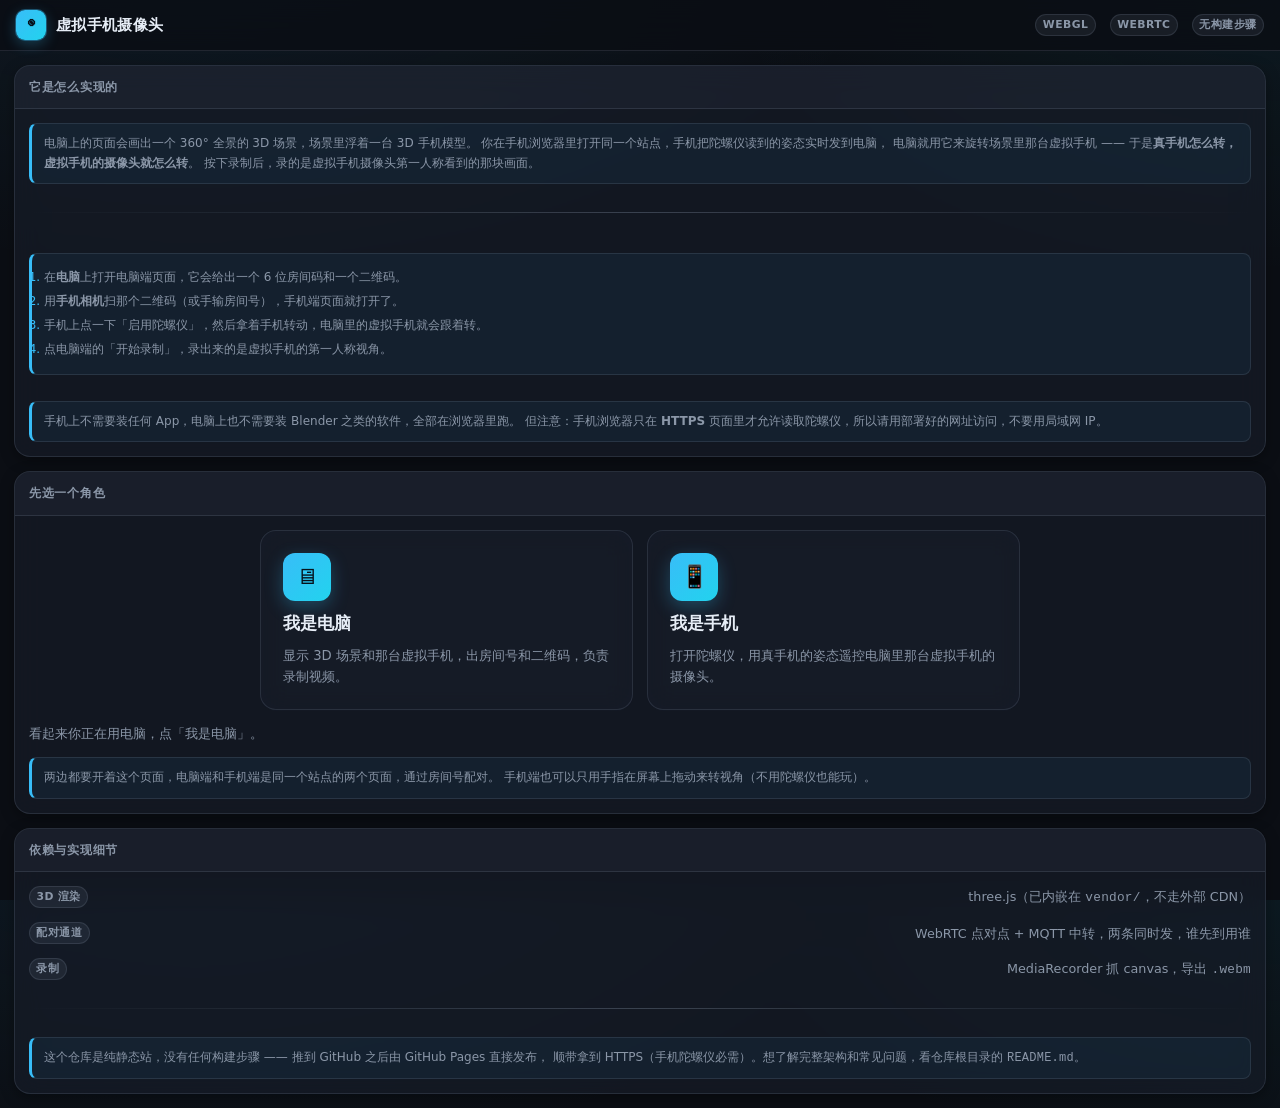
==== commit 9b1f5f51: "安全与健壮性加固：输入校验、房间码加长、直连后停用中转 四个并行审计智能体的发现，逐条处理：  1) 严重 — 姿态包未做数值校验。实测投入含非数字的 q（如 ["NaN",0,0,0]）    会让" ====
--- a/index.html
+++ b/index.html
@@ -33,7 +33,7 @@
         </div>
         <div class="divider"></div>
         <ol class="help">
-          <li>在<b>电脑</b>上打开电脑端页面，它会给出一个 4 位房间号和一个二维码。</li>
+          <li>在<b>电脑</b>上打开电脑端页面，它会给出一个 6 位房间码和一个二维码。</li>
           <li>用<b>手机相机</b>扫那个二维码（或手输房间号），手机端页面就打开了。</li>
           <li>手机上点一下「启用陀螺仪」，然后拿着手机转动，电脑里的虚拟手机就会跟着转。</li>
           <li>点电脑端的「开始录制」，录出来的是虚拟手机的第一人称视角。</li>
--- a/assets/css/style.css
+++ b/assets/css/style.css
@@ -1200,15 +1200,27 @@
 
 /* ≥1000px：pc.html 两栏 —— 视口占满剩余，右侧固定 340px 面板 */
 @media (min-width: 1000px) {
+  /* 关键：必须把整页高度钉死在视口高度上。
+     否则右侧面板那一长串控件会把 body 撑到两三千像素高，
+     flex 的行高随之被撑开，左边 3D 视口就被拉成一条细长条。 */
+  .app--pc {
+    height: 100vh;
+    height: 100dvh;
+    overflow: hidden;
+  }
+
   .app--pc .main {
     flex-direction: row;
     align-items: stretch;
     gap: var(--gap);
+    min-height: 0;
+    overflow: hidden;
   }
 
   .app--pc .viewport {
     flex: 1 1 auto;
     min-width: 0;
+    min-height: 0;
   }
 
   .app--pc .panel {
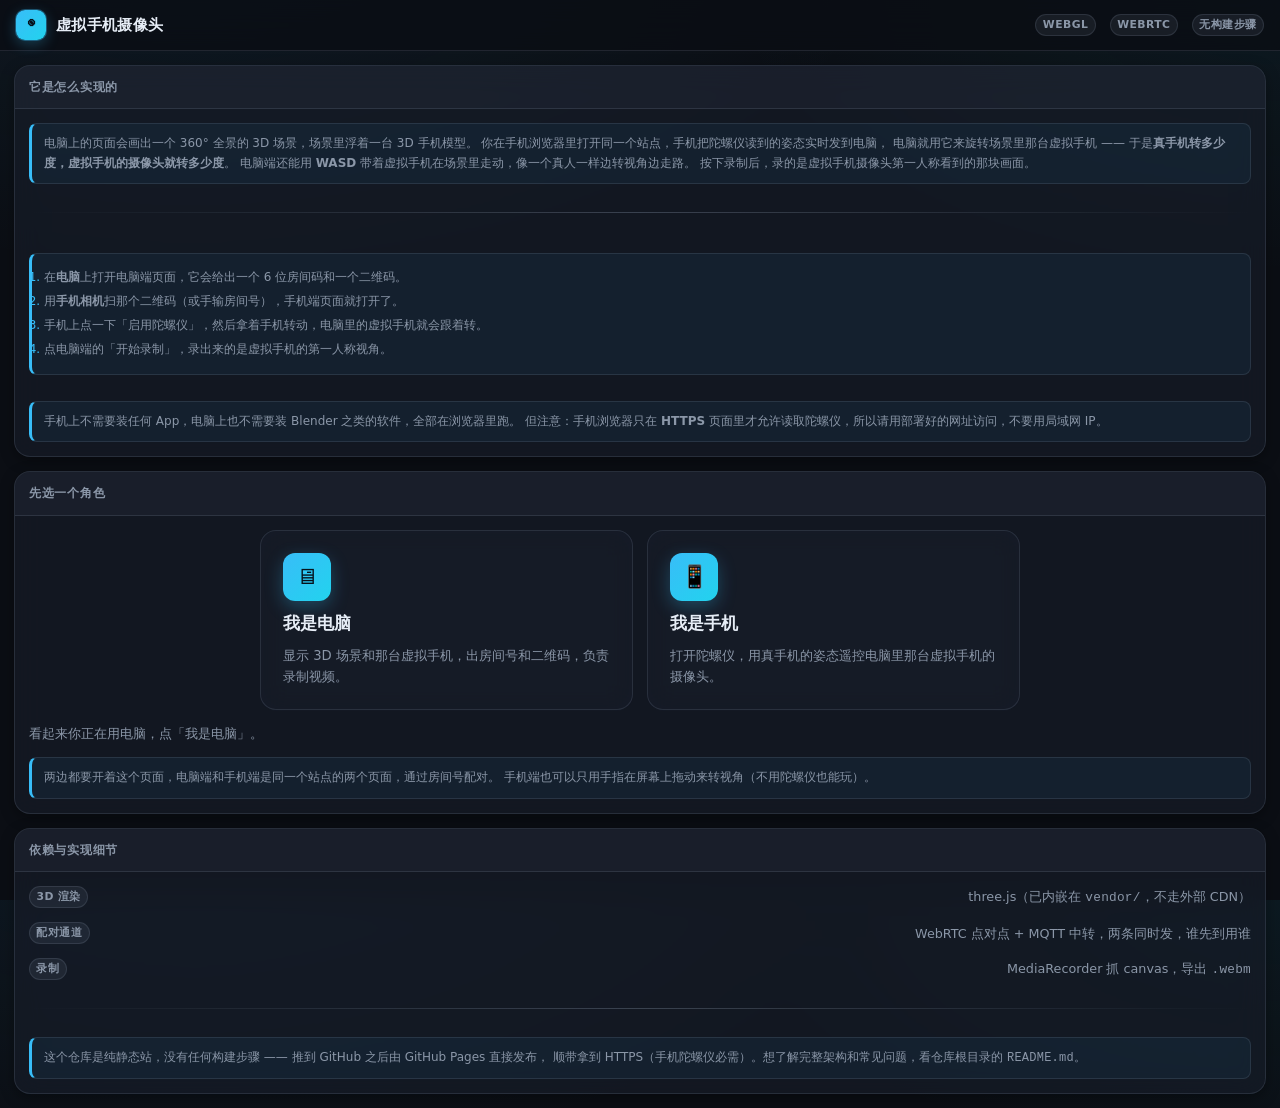
==== commit ab0561f7: "姿态设正/校平 + 严格 1:1 + 横竖屏 + WASD 步行 - 朝向改为严格 1:1：删掉灵敏度倍率和角速度外推，平滑只影响跟手速度 - 新增设正（完全归零）与校平（只去翻滚），电脑端 C/V " ====
--- a/index.html
+++ b/index.html
@@ -28,7 +28,8 @@
           电脑上的页面会画出一个 360° 全景的 3D 场景，场景里浮着一台 3D 手机模型。
           你在手机浏览器里打开同一个站点，手机把陀螺仪读到的姿态实时发到电脑，
           电脑就用它来旋转场景里那台虚拟手机 ——
-          于是<b>真手机怎么转，虚拟手机的摄像头就怎么转</b>。
+          于是<b>真手机转多少度，虚拟手机的摄像头就转多少度</b>。
+          电脑端还能用 <b>WASD</b> 带着虚拟手机在场景里走动，像一个真人一样边转视角边走路。
           按下录制后，录的是虚拟手机摄像头第一人称看到的那块画面。
         </div>
         <div class="divider"></div>
--- a/assets/css/style.css
+++ b/assets/css/style.css
@@ -114,6 +114,14 @@
   display: none; /* 覆盖性工具类，用于 JS 切换显示 */
 }
 
+/* 光有上面一条不够：.btn 和 .panel 自己也声明了 display，
+   同优先级下后出现的规则会赢，导致 .hidden 失效（"停止并保存"按钮会一直露出来）。
+   这里用组合选择器把优先级提到 .btn / .panel 之上，与书写顺序无关。 */
+.hidden.btn,
+.hidden.panel {
+  display: none;
+}
+
 .muted {
   color: var(--text-dim);
   font-size: 0.85em;
@@ -280,6 +288,28 @@
   padding-left: calc(10px + env(safe-area-inset-left));
   padding-right: calc(10px + env(safe-area-inset-right));
   padding-bottom: calc(10px + env(safe-area-inset-bottom));
+}
+
+/* 手机竖屏内容多，面板会被 flex 压扁；让面板自己滚，方向盘始终留在底部 */
+.app--phone .main > .panel,
+.app--phone .main > details.panel {
+  min-height: 0;
+  overflow-y: auto;
+  overscroll-behavior: contain;
+  -webkit-overflow-scrolling: touch;
+}
+
+.app--phone .main > .panel {
+  flex: 0 1 auto;
+}
+
+/* 配对面板不压缩，保证「连接电脑」始终可见；连上之后整块收起 */
+.app--phone #setup-panel {
+  flex: 0 0 auto;
+}
+
+.app--phone.is-linked #setup-panel {
+  display: none;
 }
 
 
@@ -978,6 +1008,40 @@
   gap: 10px;
 }
 
+/* 电脑端走动的键位提示 */
+.keyhint {
+  display: flex;
+  flex-wrap: wrap;
+  align-items: center;
+  gap: 6px 8px;
+}
+
+.keycap {
+  display: inline-flex;
+  align-items: center;
+  justify-content: center;
+  min-width: 22px;
+  height: 22px;
+  padding: 0 6px;
+  border: 1px solid var(--border-strong);
+  border-bottom-width: 2px;
+  border-radius: 5px;
+  background: rgba(148, 163, 184, 0.12);
+  font-family: var(--mono);
+  font-size: 0.74em;
+  color: var(--text);
+}
+
+/* 手机端姿态指示仪：Canvas 默认 300×150，必须显式撑满 */
+#horizon {
+  display: block;
+  width: 100%;
+  height: 132px;
+  border: 1px solid var(--border);
+  border-radius: var(--radius);
+  background: #060a11;
+}
+
 
 /* ===== 14. 触摸方向盘 (.pad) ===== */
 .pad {
@@ -1286,10 +1350,42 @@
   }
 }
 
-/* 横屏手机：压缩方向盘高度，避免超出视口 */
-@media (max-height: 520px) and (orientation: landscape) {
-  .app--phone .pad {
+/* 横屏手机：左右两栏 —— 左边配对与陀螺仪，右边方向盘占满高度。
+   横竖屏的姿态换算在 JS 里已经按 screen.orientation.angle 分别处理，
+   这里只负责把控件摆得下。 */
+@media (orientation: landscape) and (max-height: 560px) {
+  .app--phone .main {
+    display: grid;
+    grid-template-columns: minmax(0, 1.05fr) minmax(0, 0.95fr);
+    grid-template-rows: auto minmax(0, 1fr);
+    align-items: stretch;
+  }
+
+  .app--phone #setup-panel {
+    grid-column: 1;
+    grid-row: 1;
+  }
+
+  .app--phone #gyro-panel {
+    grid-column: 1;
+    grid-row: 2;
     min-height: 0;
+    overflow: auto;
+  }
+
+  .app--phone #pad {
+    grid-column: 2;
+    grid-row: 1 / span 2;
+    min-height: 0;
+  }
+
+  /* 横屏高度紧张：日志先让位 */
+  .app--phone .main > details.panel {
+    display: none;
+  }
+
+  #horizon {
+    height: 96px;
   }
 }
 
